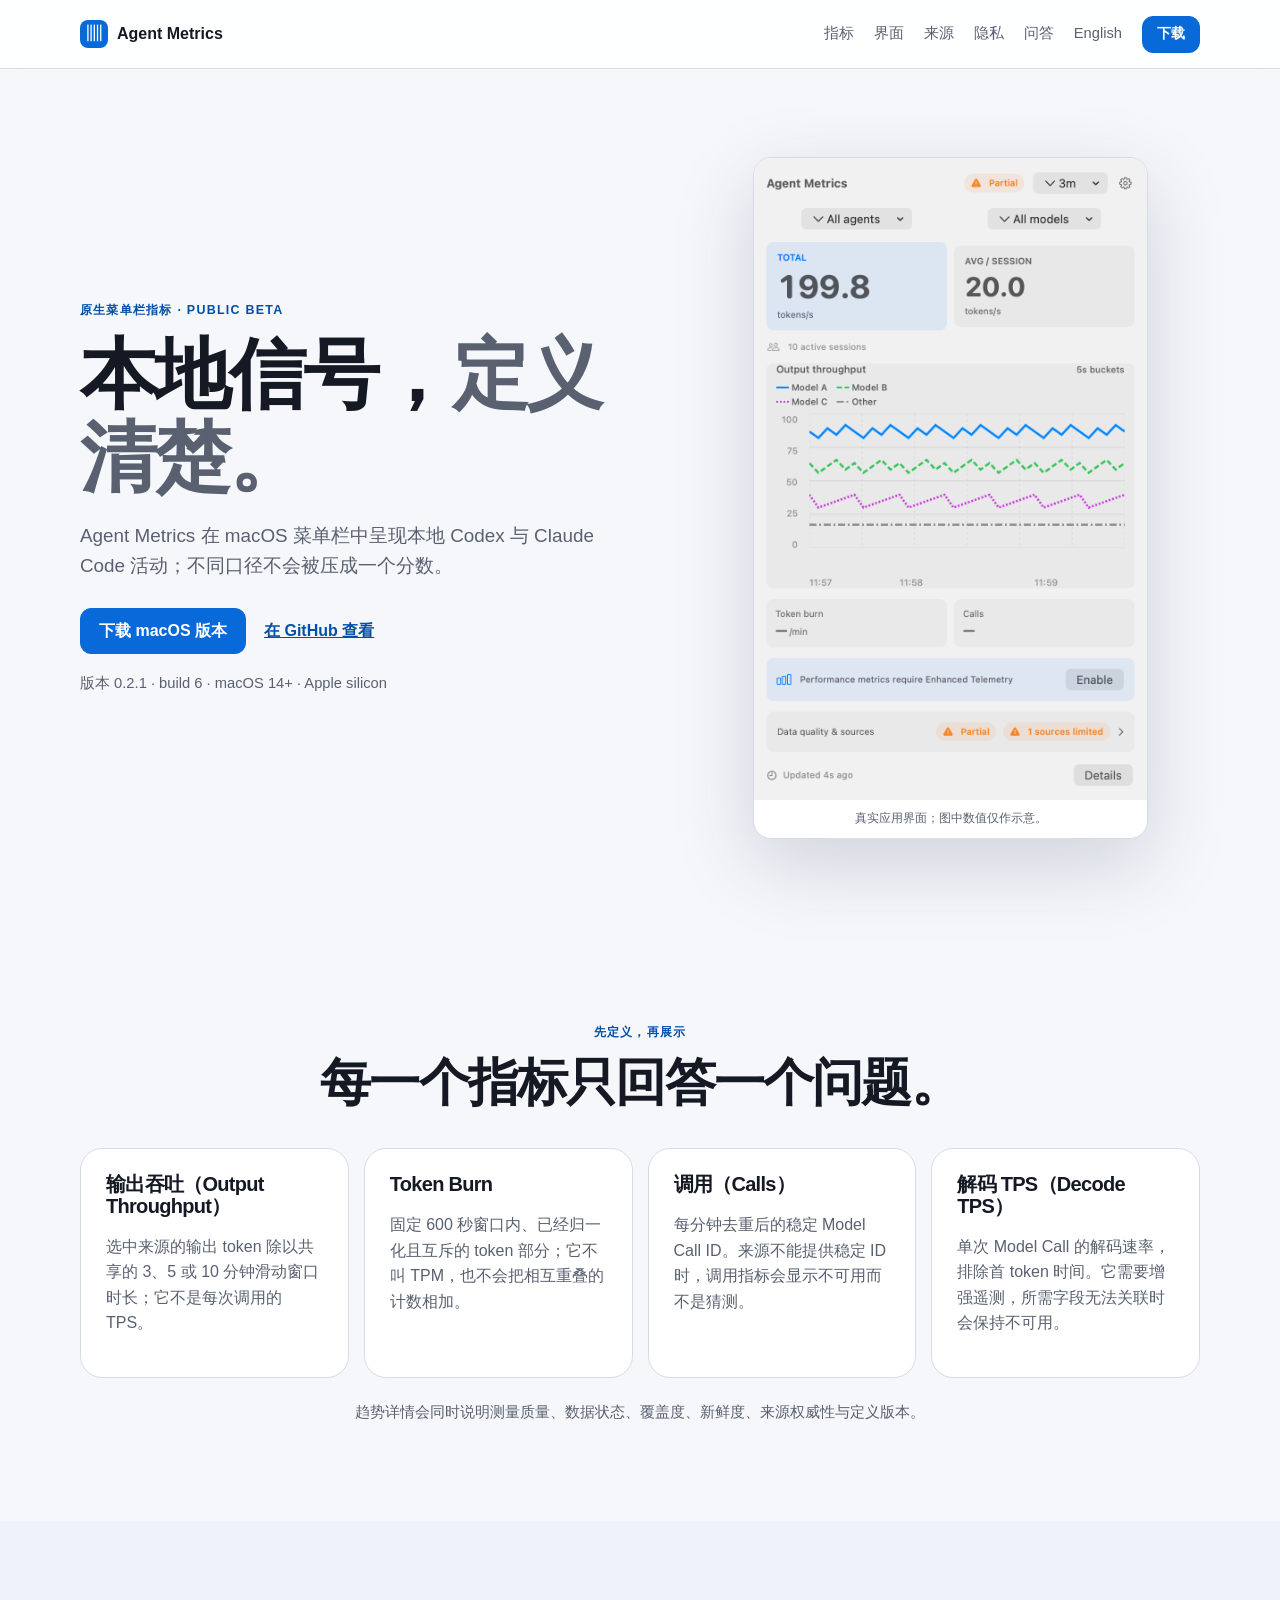
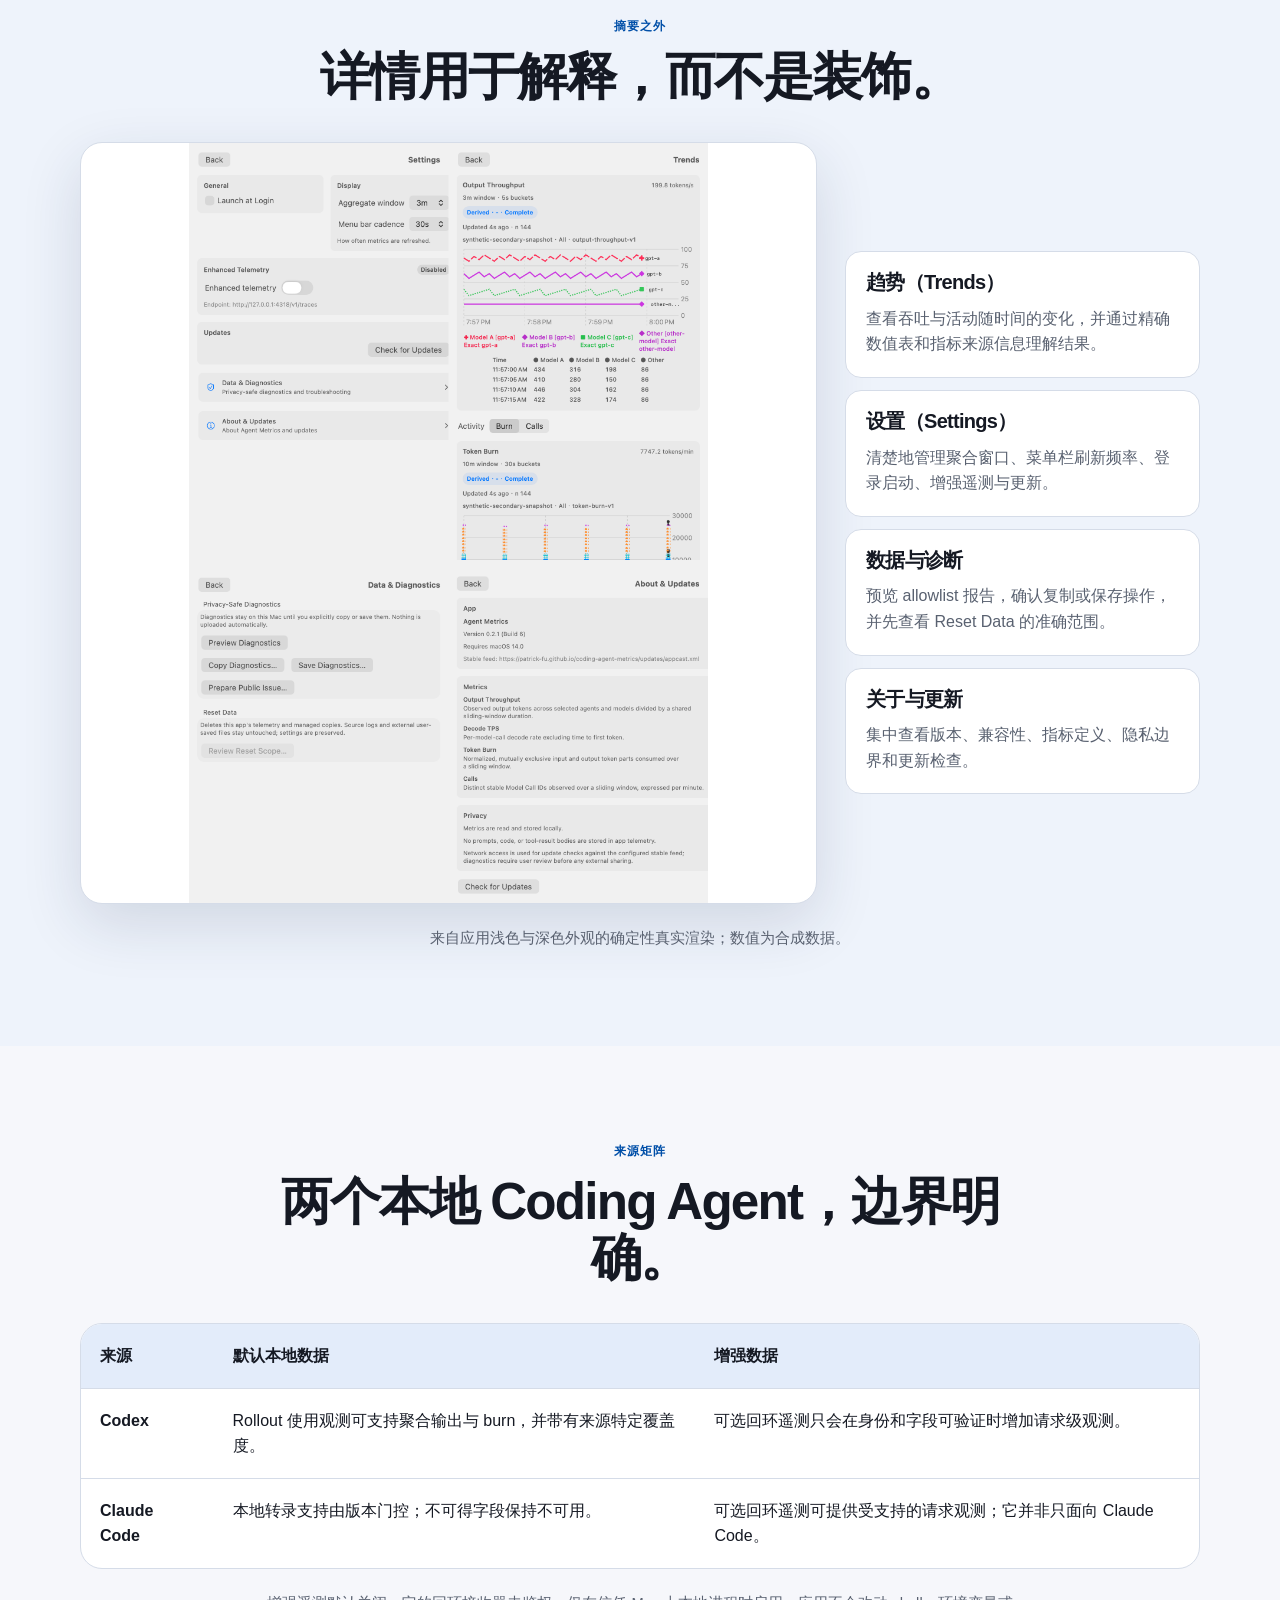
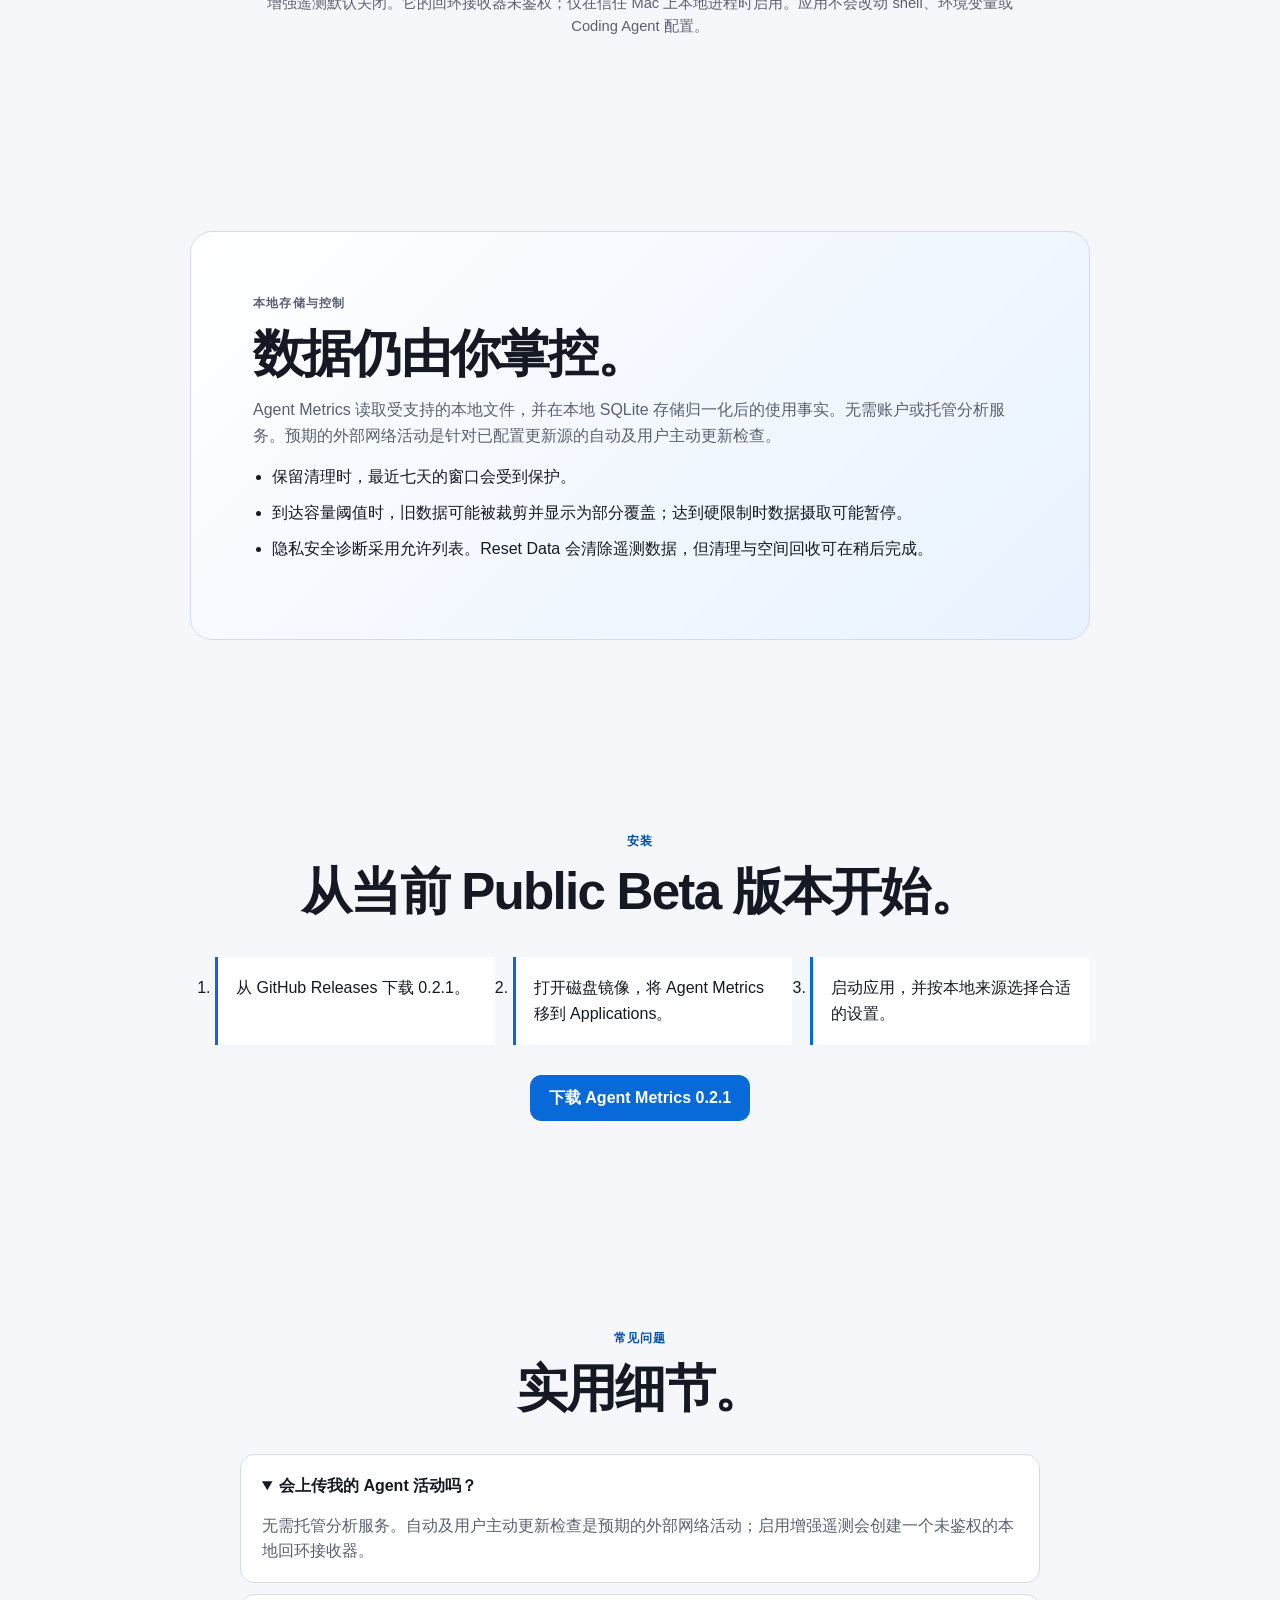
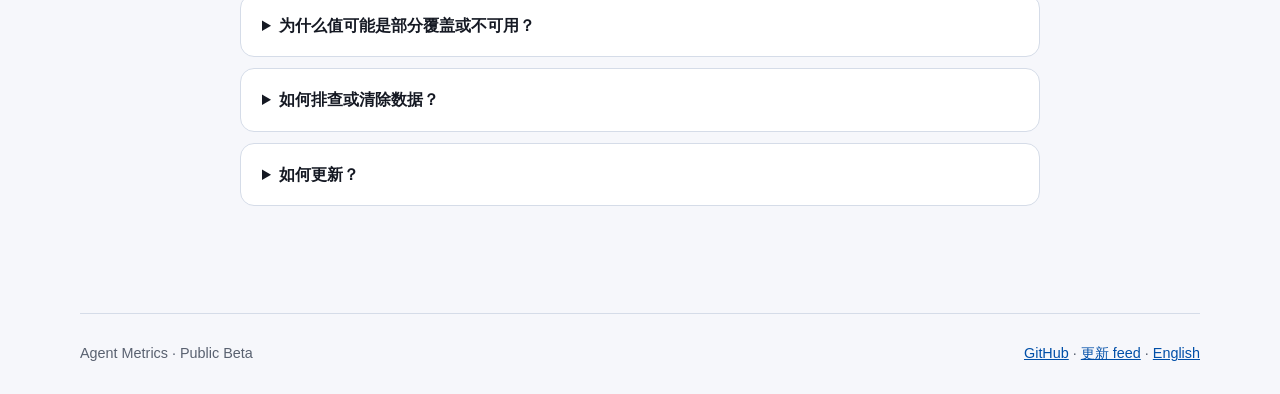
==== zh.html @ 857cc661 "Publish Agent Metrics website" ====
<!doctype html>
<html lang="zh-CN">
<head>
  <meta charset="utf-8">
  <meta name="viewport" content="width=device-width, initial-scale=1">
  <title>Agent Metrics — macOS 本地 Coding Agent 指标</title>
  <meta name="description" content="原生 macOS 菜单栏应用：在本地查看 Coding Agent 的输出吞吐、Token Burn、调用与可选请求时序指标。">
  <meta name="theme-color" content="#f6f7fb">
  <meta property="og:type" content="website"><meta property="og:title" content="Agent Metrics for macOS"><meta property="og:description" content="为 Coding Agent 提供定义明确的本地指标。"><meta property="og:image" content="https://patrick-fu.github.io/agent-metrics-macos/assets/og-image.png"><meta property="og:url" content="https://patrick-fu.github.io/agent-metrics-macos/zh.html">
  <meta name="twitter:card" content="summary_large_image"><meta name="twitter:title" content="Agent Metrics for macOS"><meta name="twitter:description" content="为 Coding Agent 提供定义明确的本地指标。"><meta name="twitter:image" content="https://patrick-fu.github.io/agent-metrics-macos/assets/og-image.png">
  <link rel="canonical" href="https://patrick-fu.github.io/agent-metrics-macos/zh.html"><link rel="alternate" hreflang="en" href="https://patrick-fu.github.io/agent-metrics-macos/"><link rel="alternate" hreflang="zh-CN" href="https://patrick-fu.github.io/agent-metrics-macos/zh.html"><link rel="alternate" hreflang="x-default" href="https://patrick-fu.github.io/agent-metrics-macos/">
  <link rel="icon" href="assets/favicon.svg" type="image/svg+xml"><link rel="manifest" href="site.webmanifest"><link rel="stylesheet" href="styles.css">
  <script type="application/ld+json">{"@context":"https://schema.org","@type":"SoftwareApplication","name":"Agent Metrics","applicationCategory":"DeveloperApplication","operatingSystem":"macOS 14+","downloadUrl":"https://github.com/patrick-fu/agent-metrics-macos/releases/download/v0.2.1/AgentMetrics-0.2.1.dmg","softwareVersion":"0.2.1","inLanguage":"zh-CN"}</script>
</head>
<body>
  <a class="skip-link" href="#content">跳到主要内容</a>
  <header class="site-header"><nav class="nav shell" aria-label="主导航"><a class="brand" href="#top"><span class="brand-mark" aria-hidden="true">▥</span>Agent Metrics</a><div class="nav-links"><a href="#metrics">指标</a><a href="#surfaces">界面</a><a href="#agents">来源</a><a href="#privacy">隐私</a><a href="#faq">问答</a><a lang="en" href="index.html">English</a></div><a class="button button-small" href="https://github.com/patrick-fu/agent-metrics-macos/releases/download/v0.2.1/AgentMetrics-0.2.1.dmg">下载</a></nav></header>
  <main id="content">
    <section class="hero shell" id="top" aria-labelledby="hero-title"><div class="hero-copy"><p class="eyebrow">原生菜单栏指标 · Public Beta</p><h1 id="hero-title">本地信号，<span>定义清楚。</span></h1><p class="hero-lede">Agent Metrics 在 macOS 菜单栏中呈现本地 Codex 与 Claude Code 活动；不同口径不会被压成一个分数。</p><div class="hero-actions"><a class="button" href="https://github.com/patrick-fu/agent-metrics-macos/releases/download/v0.2.1/AgentMetrics-0.2.1.dmg">下载 macOS 版本</a><a class="text-link" href="https://github.com/patrick-fu/agent-metrics-macos">在 GitHub 查看</a></div><p class="release-note">版本 0.2.1 · build 6 · macOS 14+ · Apple silicon</p></div><figure class="app-frame"><img src="assets/summary-popover-2x.png" width="880" height="1438" alt="Agent Metrics 菜单栏摘要，含输出吞吐图、Token Burn、活跃会话和数据质量"><figcaption>真实应用界面；图中数值仅作示意。</figcaption></figure></section>
    <section class="section shell" id="metrics" aria-labelledby="metrics-title"><div class="section-heading"><p class="eyebrow">先定义，再展示</p><h2 id="metrics-title">每一个指标只回答一个问题。</h2></div><div class="metric-grid"><article class="metric-card"><h3>输出吞吐（Output Throughput）</h3><p>选中来源的输出 token 除以共享的 3、5 或 10 分钟滑动窗口时长；它不是每次调用的 TPS。</p></article><article class="metric-card"><h3>Token Burn</h3><p>固定 600 秒窗口内、已经归一化且互斥的 token 部分；它不叫 TPM，也不会把相互重叠的计数相加。</p></article><article class="metric-card"><h3>调用（Calls）</h3><p>每分钟去重后的稳定 Model Call ID。来源不能提供稳定 ID 时，调用指标会显示不可用而不是猜测。</p></article><article class="metric-card"><h3>解码 TPS（Decode TPS）</h3><p>单次 Model Call 的解码速率，排除首 token 时间。它需要增强遥测，所需字段无法关联时会保持不可用。</p></article></div><p class="quality-note">趋势详情会同时说明测量质量、数据状态、覆盖度、新鲜度、来源权威性与定义版本。</p></section>
    <section class="section alt-section" id="surfaces" aria-labelledby="surfaces-title"><div class="shell"><div class="section-heading"><p class="eyebrow">摘要之外</p><h2 id="surfaces-title">详情用于解释，而不是装饰。</h2></div><div class="surface-showcase"><picture class="surface-frame"><source media="(prefers-color-scheme: dark)" srcset="assets/secondary-surfaces-contact-sheet-dark-2x.png"><img src="assets/secondary-surfaces-contact-sheet-light-2x.png" width="1760" height="2574" alt="Agent Metrics 的设置、趋势、数据与诊断、关于与更新界面"></picture><div class="surface-list"><article><h3>趋势（Trends）</h3><p>查看吞吐与活动随时间的变化，并通过精确数值表和指标来源信息理解结果。</p></article><article><h3>设置（Settings）</h3><p>清楚地管理聚合窗口、菜单栏刷新频率、登录启动、增强遥测与更新。</p></article><article><h3>数据与诊断</h3><p>预览 allowlist 报告，确认复制或保存操作，并先查看 Reset Data 的准确范围。</p></article><article><h3>关于与更新</h3><p>集中查看版本、兼容性、指标定义、隐私边界和更新检查。</p></article></div></div><p class="section-note">来自应用浅色与深色外观的确定性真实渲染；数值为合成数据。</p></div></section>
    <section class="section" id="agents" aria-labelledby="agents-title"><div class="shell"><div class="section-heading"><p class="eyebrow">来源矩阵</p><h2 id="agents-title">两个本地 Coding Agent，边界明确。</h2></div><div class="source-table" role="region" aria-label="来源能力矩阵" tabindex="0"><table><thead><tr><th>来源</th><th>默认本地数据</th><th>增强数据</th></tr></thead><tbody><tr><th>Codex</th><td>Rollout 使用观测可支持聚合输出与 burn，并带有来源特定覆盖度。</td><td>可选回环遥测只会在身份和字段可验证时增加请求级观测。</td></tr><tr><th>Claude Code</th><td>本地转录支持由版本门控；不可得字段保持不可用。</td><td>可选回环遥测可提供受支持的请求观测；它并非只面向 Claude Code。</td></tr></tbody></table></div><p class="section-note">增强遥测默认关闭。它的回环接收器未鉴权；仅在信任 Mac 上本地进程时启用。应用不会改动 shell、环境变量或 Coding Agent 配置。</p></div></section>
    <section class="section shell" id="privacy" aria-labelledby="privacy-title"><div class="privacy-card"><div><p class="eyebrow">本地存储与控制</p><h2 id="privacy-title">数据仍由你掌控。</h2><p>Agent Metrics 读取受支持的本地文件，并在本地 SQLite 存储归一化后的使用事实。无需账户或托管分析服务。预期的外部网络活动是针对已配置更新源的自动及用户主动更新检查。</p><ul><li>保留清理时，最近七天的窗口会受到保护。</li><li>到达容量阈值时，旧数据可能被裁剪并显示为部分覆盖；达到硬限制时数据摄取可能暂停。</li><li>隐私安全诊断采用允许列表。Reset Data 会清除遥测数据，但清理与空间回收可在稍后完成。</li></ul></div></div></section>
    <section class="section shell" id="install" aria-labelledby="install-title"><div class="section-heading"><p class="eyebrow">安装</p><h2 id="install-title">从当前 Public Beta 版本开始。</h2></div><ol class="install-steps"><li>从 GitHub Releases 下载 0.2.1。</li><li>打开磁盘镜像，将 Agent Metrics 移到 Applications。</li><li>启动应用，并按本地来源选择合适的设置。</li></ol><p class="centered"><a class="button" href="https://github.com/patrick-fu/agent-metrics-macos/releases/download/v0.2.1/AgentMetrics-0.2.1.dmg">下载 Agent Metrics 0.2.1</a></p></section>
    <section class="section shell" id="faq" aria-labelledby="faq-title"><div class="section-heading"><p class="eyebrow">常见问题</p><h2 id="faq-title">实用细节。</h2></div><div class="faq-list"><details open><summary>会上传我的 Agent 活动吗？</summary><p>无需托管分析服务。自动及用户主动更新检查是预期的外部网络活动；启用增强遥测会创建一个未鉴权的本地回环接收器。</p></details><details><summary>为什么值可能是部分覆盖或不可用？</summary><p>不同来源拥有不同的持久字段与边界。Agent Metrics 会显示缺少的覆盖度，不会以另一种度量偷换。</p></details><details><summary>如何排查或清除数据？</summary><p>在 Data &amp; Diagnostics 中可预览、复制、保存允许列表中的诊断信息，或准备公开 issue；查看 Reset Data 的范围后再确认清除。</p></details><details><summary>如何更新？</summary><p>GitHub prerelease 是 Public Beta 的发布渠道；应用更新 feed 跟随已发布的版本历史。</p></details></div></section>
  </main><footer class="site-footer shell"><span>Agent Metrics · Public Beta</span><span><a href="https://github.com/patrick-fu/agent-metrics-macos">GitHub</a> · <a href="updates/appcast.xml">更新 feed</a> · <a lang="en" href="index.html">English</a></span></footer>
</body></html>
---- styles.css ----
:root { color-scheme: light dark; --ink:#151923; --muted:#596170; --surface:#fff; --soft:#eef3fb; --line:#d5dce8; --accent:#0869d8; --accent-dark:#004fa8; --radius:22px; font-family:-apple-system,BlinkMacSystemFont,"Segoe UI",sans-serif; }
* { box-sizing:border-box; } html { scroll-behavior:smooth; } body { margin:0; overflow-x:hidden; color:var(--ink); background:#f6f7fb; line-height:1.6; } a { color:inherit; } img { display:block; max-width:100%; height:auto; } .shell { width:min(1120px,calc(100% - 40px)); margin-inline:auto; }
.skip-link { position:fixed; z-index:30; top:10px; left:10px; padding:9px 12px; color:#fff; background:#111827; border-radius:8px; transform:translateY(-160%); } .skip-link:focus { transform:translateY(0); } :focus-visible { outline:3px solid #005fcc; outline-offset:4px; }
.site-header { position:sticky; top:0; z-index:20; border-bottom:1px solid var(--line); background:color-mix(in srgb,var(--surface) 90%,transparent); backdrop-filter:blur(18px); } .nav { min-height:68px; display:flex; align-items:center; gap:20px; } .brand { display:flex; align-items:center; gap:9px; font-weight:750; text-decoration:none; white-space:nowrap; } .brand-mark { display:grid; place-items:center; width:28px; height:28px; color:#fff; background:var(--accent); border-radius:8px; } .nav-links { display:flex; gap:20px; margin-left:auto; font-size:.92rem; } .nav-links a { color:var(--muted); text-decoration:none; } .nav-links a:hover,.text-link:hover { color:var(--accent); }
.button { display:inline-flex; justify-content:center; align-items:center; min-height:46px; padding:0 18px; color:#fff; background:var(--accent); border:1px solid var(--accent); border-radius:11px; font-weight:700; text-decoration:none; } .button:hover { background:var(--accent-dark); border-color:var(--accent-dark); } .button-small { min-height:37px; padding-inline:14px; font-size:.9rem; }
.hero { display:grid; grid-template-columns:1.05fr .95fr; align-items:center; gap:70px; min-height:680px; padding-block:88px; } .eyebrow { margin:0 0 12px; color:var(--accent-dark); font-size:.78rem; font-weight:800; letter-spacing:.1em; text-transform:uppercase; } h1,h2,h3 { line-height:1.08; letter-spacing:-.035em; } h1 { margin:0 0 22px; font-size:clamp(3rem,6vw,5.8rem); } h1 span { color:var(--muted); } h2 { margin:0 0 15px; font-size:clamp(2.1rem,4vw,3.6rem); } h3 { margin:0 0 12px; font-size:1.25rem; } .hero-lede { max-width:590px; margin:0 0 27px; color:var(--muted); font-size:1.18rem; } .hero-actions { display:flex; flex-wrap:wrap; align-items:center; gap:18px; } .text-link { color:var(--accent-dark); font-weight:700; } .release-note,.section-note,.quality-note { color:var(--muted); font-size:.92rem; } .release-note { margin:18px 0 0; }
.app-frame { width:min(395px,100%); margin:0 auto; overflow:hidden; border:1px solid var(--line); border-radius:18px; background:var(--surface); box-shadow:0 25px 80px rgba(25,45,80,.18); } .app-frame figcaption { padding:9px 13px; color:var(--muted); font-size:.78rem; text-align:center; }
.section { padding-block:96px; } .section-heading { max-width:740px; margin:0 auto 38px; text-align:center; } .alt-section { background:var(--soft); } .metric-grid { display:grid; grid-template-columns:repeat(4,1fr); gap:15px; } .metric-card,.privacy-card { border:1px solid var(--line); border-radius:var(--radius); background:var(--surface); } .metric-card { min-height:215px; padding:25px; } .metric-card p,.privacy-card p,.faq-list p { color:var(--muted); } .quality-note,.section-note { max-width:760px; margin:23px auto 0; text-align:center; }
.surface-showcase { display:grid; grid-template-columns:minmax(0,1.35fr) minmax(290px,.65fr); gap:28px; align-items:center; } .surface-frame { display:block; overflow:hidden; border:1px solid var(--line); border-radius:var(--radius); background:var(--surface); box-shadow:0 20px 60px rgba(25,45,80,.14); } .surface-frame img { width:100%; max-height:760px; object-fit:contain; } .surface-list { display:grid; gap:12px; } .surface-list article { padding:20px; border:1px solid var(--line); border-radius:16px; background:var(--surface); } .surface-list p { margin:0; color:var(--muted); }
.source-table { overflow-x:auto; border:1px solid var(--line); border-radius:var(--radius); background:var(--surface); } table { width:100%; min-width:690px; border-collapse:collapse; } th,td { padding:19px; border-bottom:1px solid var(--line); text-align:left; vertical-align:top; } thead th { background:#e3ecfa; } tbody tr:last-child th,tbody tr:last-child td { border-bottom:0; }
.privacy-card { max-width:900px; margin:auto; padding:clamp(28px,6vw,62px); background:linear-gradient(135deg,#fff,#e8f2ff); } .privacy-card ul { padding-left:1.2em; } .privacy-card li { margin-block:10px; } .install-steps { display:grid; grid-template-columns:repeat(3,1fr); gap:18px; max-width:900px; margin:0 auto 30px; padding-left:25px; } .install-steps li { padding:18px; border-left:3px solid var(--accent); background:var(--surface); } .centered { text-align:center; }
.faq-list { max-width:800px; margin:auto; } details { margin-bottom:11px; padding:18px 21px; border:1px solid var(--line); border-radius:14px; background:var(--surface); } summary { cursor:pointer; font-weight:750; } details p { margin:14px 0 0; } .site-footer { display:flex; justify-content:space-between; gap:20px; padding-block:28px; border-top:1px solid var(--line); color:var(--muted); font-size:.9rem; } .site-footer a { color:var(--accent-dark); }
.og-card-page { display:grid; width:1200px; height:630px; place-items:center; overflow:hidden; background:#f6f7fb; } .og-card { display:grid; grid-template-columns:1fr 280px; align-items:center; gap:34px; width:1080px; height:510px; padding:58px 64px; overflow:hidden; border-radius:35px; color:#fff; background:linear-gradient(135deg,#063b83,#0875e1); box-shadow:0 28px 80px rgba(6,59,131,.28); } .og-card p { margin:0; font-size:17px; letter-spacing:.12em; font-weight:800; } .og-card h1 { margin:24px 0 30px; font-size:68px; } .og-card span { font-size:20px; } .og-app { align-self:start; overflow:hidden; border:1px solid rgba(255,255,255,.45); border-radius:18px; box-shadow:0 22px 60px rgba(0,0,0,.28); } .og-app img { width:100%; }
@media (prefers-color-scheme: dark) { :root { --ink:#eef3fb; --muted:#b6c1d2; --surface:#161b25; --soft:#10151e; --line:#30394a; --accent:#56a5ff; --accent-dark:#9bc8ff; } body { background:#0c1017; } :focus-visible { outline-color:var(--accent); } .button { color:#0c1017; } .site-header { background:color-mix(in srgb,var(--surface) 88%,transparent); } .metric-card,.privacy-card,details,.source-table { background:var(--surface); } .privacy-card { background:linear-gradient(135deg,#182335,#111c2c); } thead th { background:#23314a; } .install-steps li { background:var(--surface); } .app-frame { background:var(--surface); } }
@media (max-width: 900px) { .hero { grid-template-columns:1fr; gap:40px; min-height:0; padding-block:68px; } .app-frame { width:min(420px,92%); } .metric-grid { grid-template-columns:repeat(2,1fr); } .surface-showcase { grid-template-columns:1fr; } .surface-frame { width:min(660px,100%); margin-inline:auto; } .nav-links { gap:14px; } }
@media (max-width: 640px) { .shell { width:min(100% - 28px,1120px); } .nav { display:grid; grid-template-columns:1fr auto; gap:8px 10px; min-height:60px; padding-block:10px; } .nav-links { display:flex; grid-column:1 / -1; grid-row:2; flex-wrap:wrap; gap:7px 13px; margin:0; } .nav .button { margin-left:auto; } .hero { padding-block:52px; } .section { padding-block:66px; } .metric-grid,.install-steps { grid-template-columns:1fr; } .site-footer { display:block; } .site-footer span { display:block; margin-block:5px; } }
@media (prefers-reduced-motion: reduce) { html { scroll-behavior:auto; } *,*::before,*::after { animation-duration:.01ms !important; animation-iteration-count:1 !important; transition-duration:.01ms !important; } }
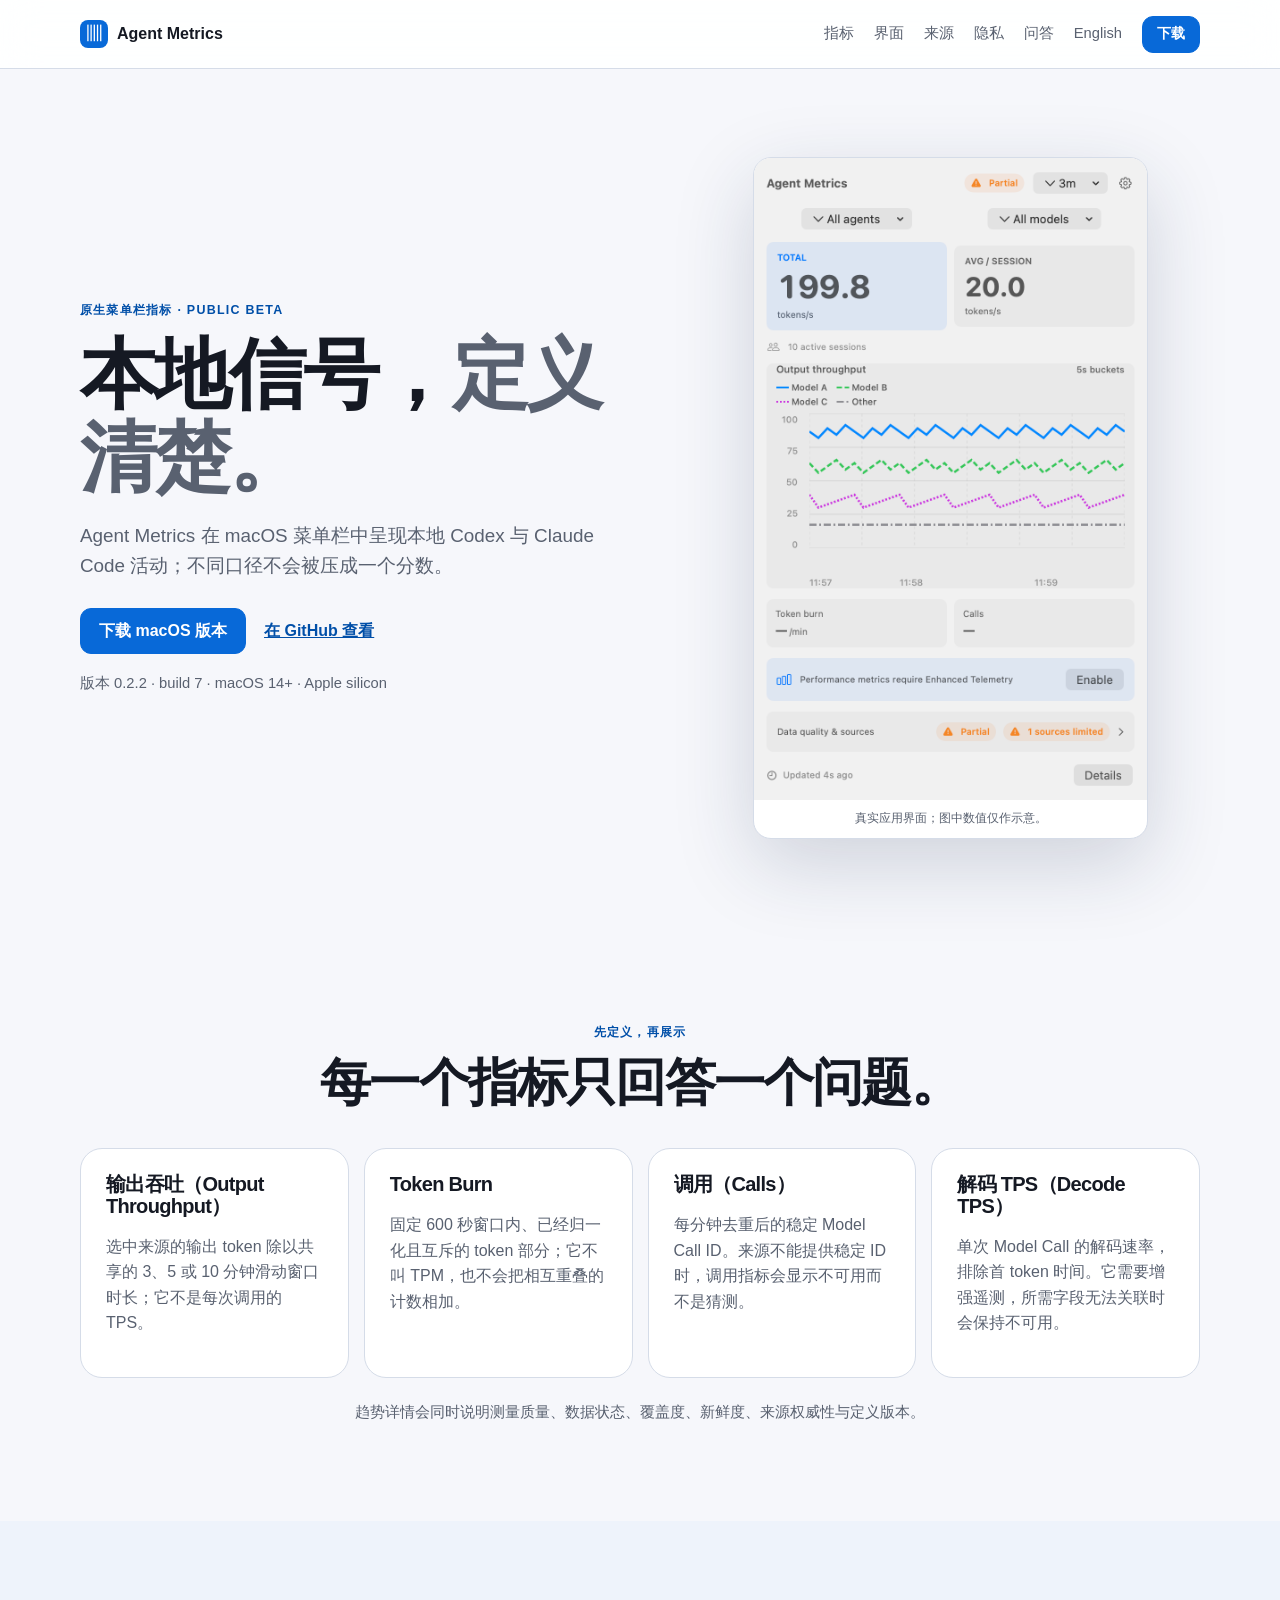
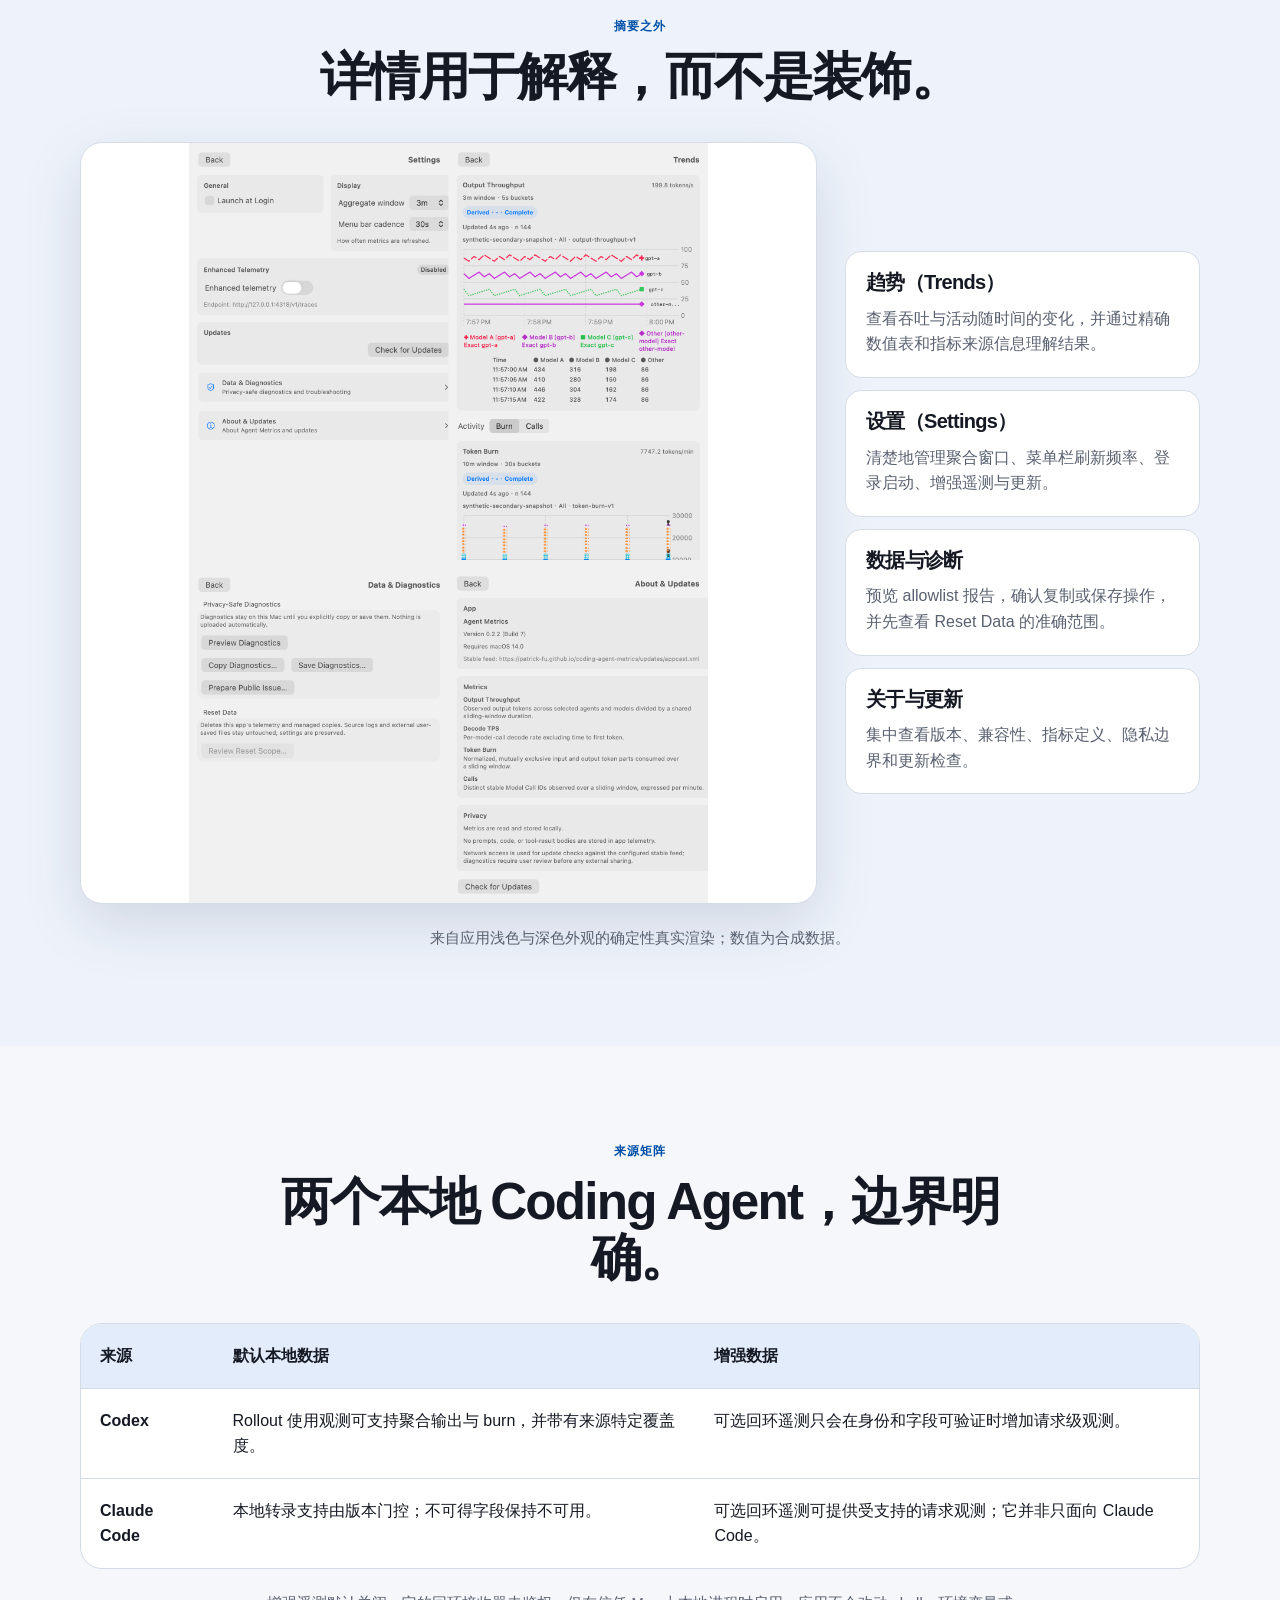
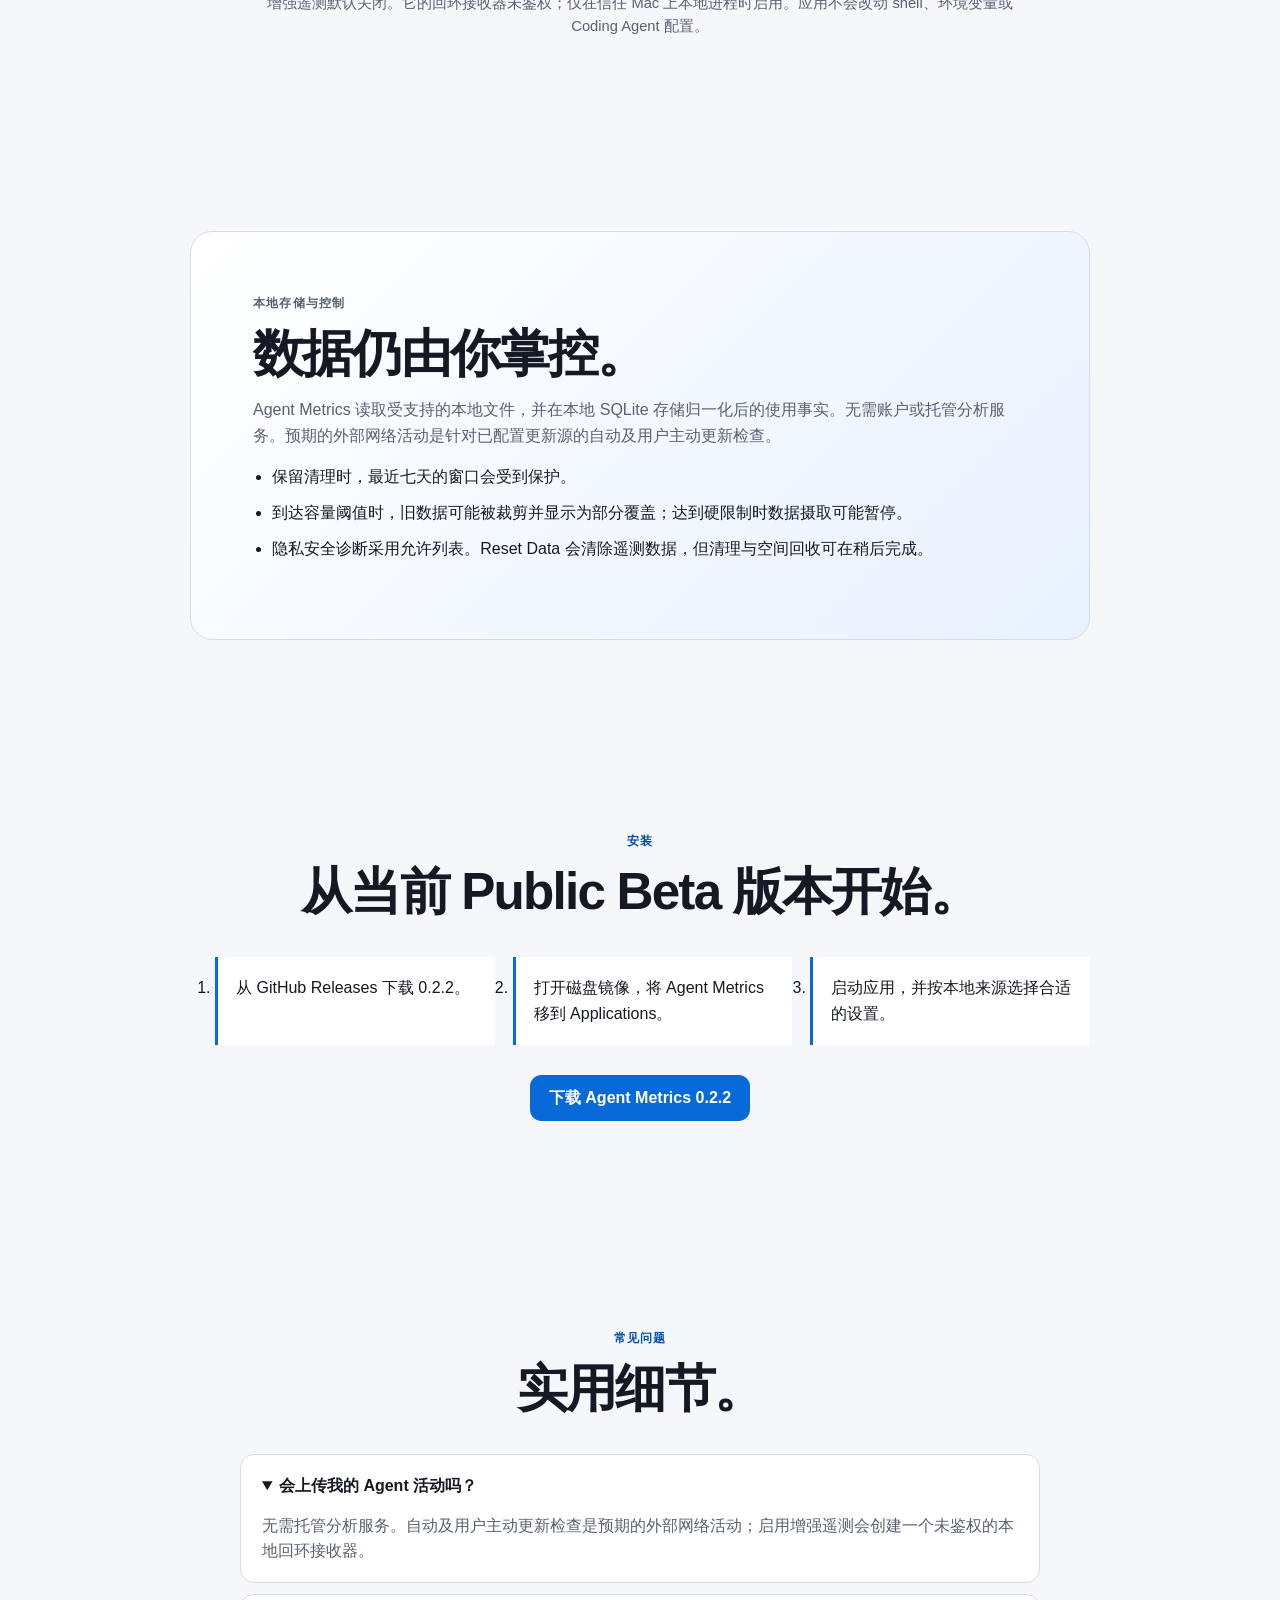
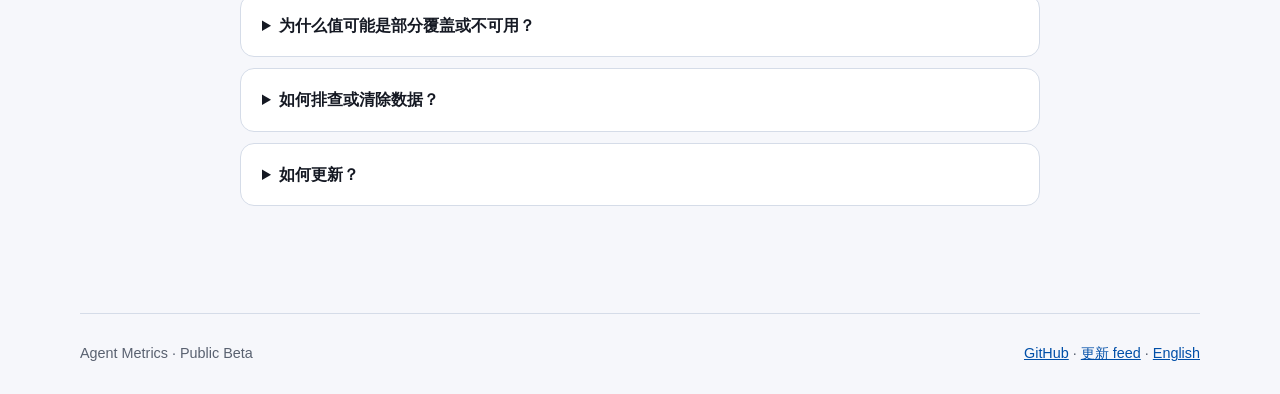
==== commit 99dc401a: "Publish Agent Metrics website" ====
--- a/zh.html
+++ b/zh.html
@@ -10,18 +10,18 @@
   <meta name="twitter:card" content="summary_large_image"><meta name="twitter:title" content="Agent Metrics for macOS"><meta name="twitter:description" content="为 Coding Agent 提供定义明确的本地指标。"><meta name="twitter:image" content="https://patrick-fu.github.io/agent-metrics-macos/assets/og-image.png">
   <link rel="canonical" href="https://patrick-fu.github.io/agent-metrics-macos/zh.html"><link rel="alternate" hreflang="en" href="https://patrick-fu.github.io/agent-metrics-macos/"><link rel="alternate" hreflang="zh-CN" href="https://patrick-fu.github.io/agent-metrics-macos/zh.html"><link rel="alternate" hreflang="x-default" href="https://patrick-fu.github.io/agent-metrics-macos/">
   <link rel="icon" href="assets/favicon.svg" type="image/svg+xml"><link rel="manifest" href="site.webmanifest"><link rel="stylesheet" href="styles.css">
-  <script type="application/ld+json">{"@context":"https://schema.org","@type":"SoftwareApplication","name":"Agent Metrics","applicationCategory":"DeveloperApplication","operatingSystem":"macOS 14+","downloadUrl":"https://github.com/patrick-fu/agent-metrics-macos/releases/download/v0.2.1/AgentMetrics-0.2.1.dmg","softwareVersion":"0.2.1","inLanguage":"zh-CN"}</script>
+  <script type="application/ld+json">{"@context":"https://schema.org","@type":"SoftwareApplication","name":"Agent Metrics","applicationCategory":"DeveloperApplication","operatingSystem":"macOS 14+","downloadUrl":"https://github.com/patrick-fu/agent-metrics-macos/releases/download/v0.2.2/AgentMetrics-0.2.2.dmg","softwareVersion":"0.2.2","inLanguage":"zh-CN"}</script>
 </head>
 <body>
   <a class="skip-link" href="#content">跳到主要内容</a>
-  <header class="site-header"><nav class="nav shell" aria-label="主导航"><a class="brand" href="#top"><span class="brand-mark" aria-hidden="true">▥</span>Agent Metrics</a><div class="nav-links"><a href="#metrics">指标</a><a href="#surfaces">界面</a><a href="#agents">来源</a><a href="#privacy">隐私</a><a href="#faq">问答</a><a lang="en" href="index.html">English</a></div><a class="button button-small" href="https://github.com/patrick-fu/agent-metrics-macos/releases/download/v0.2.1/AgentMetrics-0.2.1.dmg">下载</a></nav></header>
+  <header class="site-header"><nav class="nav shell" aria-label="主导航"><a class="brand" href="#top"><span class="brand-mark" aria-hidden="true">▥</span>Agent Metrics</a><div class="nav-links"><a href="#metrics">指标</a><a href="#surfaces">界面</a><a href="#agents">来源</a><a href="#privacy">隐私</a><a href="#faq">问答</a><a lang="en" href="index.html">English</a></div><a class="button button-small" href="https://github.com/patrick-fu/agent-metrics-macos/releases/download/v0.2.2/AgentMetrics-0.2.2.dmg">下载</a></nav></header>
   <main id="content">
-    <section class="hero shell" id="top" aria-labelledby="hero-title"><div class="hero-copy"><p class="eyebrow">原生菜单栏指标 · Public Beta</p><h1 id="hero-title">本地信号，<span>定义清楚。</span></h1><p class="hero-lede">Agent Metrics 在 macOS 菜单栏中呈现本地 Codex 与 Claude Code 活动；不同口径不会被压成一个分数。</p><div class="hero-actions"><a class="button" href="https://github.com/patrick-fu/agent-metrics-macos/releases/download/v0.2.1/AgentMetrics-0.2.1.dmg">下载 macOS 版本</a><a class="text-link" href="https://github.com/patrick-fu/agent-metrics-macos">在 GitHub 查看</a></div><p class="release-note">版本 0.2.1 · build 6 · macOS 14+ · Apple silicon</p></div><figure class="app-frame"><img src="assets/summary-popover-2x.png" width="880" height="1438" alt="Agent Metrics 菜单栏摘要，含输出吞吐图、Token Burn、活跃会话和数据质量"><figcaption>真实应用界面；图中数值仅作示意。</figcaption></figure></section>
+    <section class="hero shell" id="top" aria-labelledby="hero-title"><div class="hero-copy"><p class="eyebrow">原生菜单栏指标 · Public Beta</p><h1 id="hero-title">本地信号，<span>定义清楚。</span></h1><p class="hero-lede">Agent Metrics 在 macOS 菜单栏中呈现本地 Codex 与 Claude Code 活动；不同口径不会被压成一个分数。</p><div class="hero-actions"><a class="button" href="https://github.com/patrick-fu/agent-metrics-macos/releases/download/v0.2.2/AgentMetrics-0.2.2.dmg">下载 macOS 版本</a><a class="text-link" href="https://github.com/patrick-fu/agent-metrics-macos">在 GitHub 查看</a></div><p class="release-note">版本 0.2.2 · build 7 · macOS 14+ · Apple silicon</p></div><figure class="app-frame"><img src="assets/summary-popover-2x.png" width="880" height="1438" alt="Agent Metrics 菜单栏摘要，含输出吞吐图、Token Burn、活跃会话和数据质量"><figcaption>真实应用界面；图中数值仅作示意。</figcaption></figure></section>
     <section class="section shell" id="metrics" aria-labelledby="metrics-title"><div class="section-heading"><p class="eyebrow">先定义，再展示</p><h2 id="metrics-title">每一个指标只回答一个问题。</h2></div><div class="metric-grid"><article class="metric-card"><h3>输出吞吐（Output Throughput）</h3><p>选中来源的输出 token 除以共享的 3、5 或 10 分钟滑动窗口时长；它不是每次调用的 TPS。</p></article><article class="metric-card"><h3>Token Burn</h3><p>固定 600 秒窗口内、已经归一化且互斥的 token 部分；它不叫 TPM，也不会把相互重叠的计数相加。</p></article><article class="metric-card"><h3>调用（Calls）</h3><p>每分钟去重后的稳定 Model Call ID。来源不能提供稳定 ID 时，调用指标会显示不可用而不是猜测。</p></article><article class="metric-card"><h3>解码 TPS（Decode TPS）</h3><p>单次 Model Call 的解码速率，排除首 token 时间。它需要增强遥测，所需字段无法关联时会保持不可用。</p></article></div><p class="quality-note">趋势详情会同时说明测量质量、数据状态、覆盖度、新鲜度、来源权威性与定义版本。</p></section>
     <section class="section alt-section" id="surfaces" aria-labelledby="surfaces-title"><div class="shell"><div class="section-heading"><p class="eyebrow">摘要之外</p><h2 id="surfaces-title">详情用于解释，而不是装饰。</h2></div><div class="surface-showcase"><picture class="surface-frame"><source media="(prefers-color-scheme: dark)" srcset="assets/secondary-surfaces-contact-sheet-dark-2x.png"><img src="assets/secondary-surfaces-contact-sheet-light-2x.png" width="1760" height="2574" alt="Agent Metrics 的设置、趋势、数据与诊断、关于与更新界面"></picture><div class="surface-list"><article><h3>趋势（Trends）</h3><p>查看吞吐与活动随时间的变化，并通过精确数值表和指标来源信息理解结果。</p></article><article><h3>设置（Settings）</h3><p>清楚地管理聚合窗口、菜单栏刷新频率、登录启动、增强遥测与更新。</p></article><article><h3>数据与诊断</h3><p>预览 allowlist 报告，确认复制或保存操作，并先查看 Reset Data 的准确范围。</p></article><article><h3>关于与更新</h3><p>集中查看版本、兼容性、指标定义、隐私边界和更新检查。</p></article></div></div><p class="section-note">来自应用浅色与深色外观的确定性真实渲染；数值为合成数据。</p></div></section>
     <section class="section" id="agents" aria-labelledby="agents-title"><div class="shell"><div class="section-heading"><p class="eyebrow">来源矩阵</p><h2 id="agents-title">两个本地 Coding Agent，边界明确。</h2></div><div class="source-table" role="region" aria-label="来源能力矩阵" tabindex="0"><table><thead><tr><th>来源</th><th>默认本地数据</th><th>增强数据</th></tr></thead><tbody><tr><th>Codex</th><td>Rollout 使用观测可支持聚合输出与 burn，并带有来源特定覆盖度。</td><td>可选回环遥测只会在身份和字段可验证时增加请求级观测。</td></tr><tr><th>Claude Code</th><td>本地转录支持由版本门控；不可得字段保持不可用。</td><td>可选回环遥测可提供受支持的请求观测；它并非只面向 Claude Code。</td></tr></tbody></table></div><p class="section-note">增强遥测默认关闭。它的回环接收器未鉴权；仅在信任 Mac 上本地进程时启用。应用不会改动 shell、环境变量或 Coding Agent 配置。</p></div></section>
     <section class="section shell" id="privacy" aria-labelledby="privacy-title"><div class="privacy-card"><div><p class="eyebrow">本地存储与控制</p><h2 id="privacy-title">数据仍由你掌控。</h2><p>Agent Metrics 读取受支持的本地文件，并在本地 SQLite 存储归一化后的使用事实。无需账户或托管分析服务。预期的外部网络活动是针对已配置更新源的自动及用户主动更新检查。</p><ul><li>保留清理时，最近七天的窗口会受到保护。</li><li>到达容量阈值时，旧数据可能被裁剪并显示为部分覆盖；达到硬限制时数据摄取可能暂停。</li><li>隐私安全诊断采用允许列表。Reset Data 会清除遥测数据，但清理与空间回收可在稍后完成。</li></ul></div></div></section>
-    <section class="section shell" id="install" aria-labelledby="install-title"><div class="section-heading"><p class="eyebrow">安装</p><h2 id="install-title">从当前 Public Beta 版本开始。</h2></div><ol class="install-steps"><li>从 GitHub Releases 下载 0.2.1。</li><li>打开磁盘镜像，将 Agent Metrics 移到 Applications。</li><li>启动应用，并按本地来源选择合适的设置。</li></ol><p class="centered"><a class="button" href="https://github.com/patrick-fu/agent-metrics-macos/releases/download/v0.2.1/AgentMetrics-0.2.1.dmg">下载 Agent Metrics 0.2.1</a></p></section>
-    <section class="section shell" id="faq" aria-labelledby="faq-title"><div class="section-heading"><p class="eyebrow">常见问题</p><h2 id="faq-title">实用细节。</h2></div><div class="faq-list"><details open><summary>会上传我的 Agent 活动吗？</summary><p>无需托管分析服务。自动及用户主动更新检查是预期的外部网络活动；启用增强遥测会创建一个未鉴权的本地回环接收器。</p></details><details><summary>为什么值可能是部分覆盖或不可用？</summary><p>不同来源拥有不同的持久字段与边界。Agent Metrics 会显示缺少的覆盖度，不会以另一种度量偷换。</p></details><details><summary>如何排查或清除数据？</summary><p>在 Data &amp; Diagnostics 中可预览、复制、保存允许列表中的诊断信息，或准备公开 issue；查看 Reset Data 的范围后再确认清除。</p></details><details><summary>如何更新？</summary><p>GitHub prerelease 是 Public Beta 的发布渠道；应用更新 feed 跟随已发布的版本历史。</p></details></div></section>
+    <section class="section shell" id="install" aria-labelledby="install-title"><div class="section-heading"><p class="eyebrow">安装</p><h2 id="install-title">从当前 Public Beta 版本开始。</h2></div><ol class="install-steps"><li>从 GitHub Releases 下载 0.2.2。</li><li>打开磁盘镜像，将 Agent Metrics 移到 Applications。</li><li>启动应用，并按本地来源选择合适的设置。</li></ol><p class="centered"><a class="button" href="https://github.com/patrick-fu/agent-metrics-macos/releases/download/v0.2.2/AgentMetrics-0.2.2.dmg">下载 Agent Metrics 0.2.2</a></p></section>
+    <section class="section shell" id="faq" aria-labelledby="faq-title"><div class="section-heading"><p class="eyebrow">常见问题</p><h2 id="faq-title">实用细节。</h2></div><div class="faq-list"><details open><summary>会上传我的 Agent 活动吗？</summary><p>无需托管分析服务。自动及用户主动更新检查是预期的外部网络活动；启用增强遥测会创建一个未鉴权的本地回环接收器。</p></details><details><summary>为什么值可能是部分覆盖或不可用？</summary><p>不同来源拥有不同的持久字段与边界。Agent Metrics 会显示缺少的覆盖度，不会以另一种度量偷换。</p></details><details><summary>如何排查或清除数据？</summary><p>在 Data &amp; Diagnostics 中可预览、复制、保存允许列表中的诊断信息，或准备公开 issue；查看 Reset Data 的范围后再确认清除。</p></details><details><summary>如何更新？</summary><p>Public Beta 是产品成熟度标签，不是更新通道；生产更新 feed 只包含已发布且非 prerelease 的 GitHub Release。</p></details></div></section>
   </main><footer class="site-footer shell"><span>Agent Metrics · Public Beta</span><span><a href="https://github.com/patrick-fu/agent-metrics-macos">GitHub</a> · <a href="updates/appcast.xml">更新 feed</a> · <a lang="en" href="index.html">English</a></span></footer>
 </body></html>
